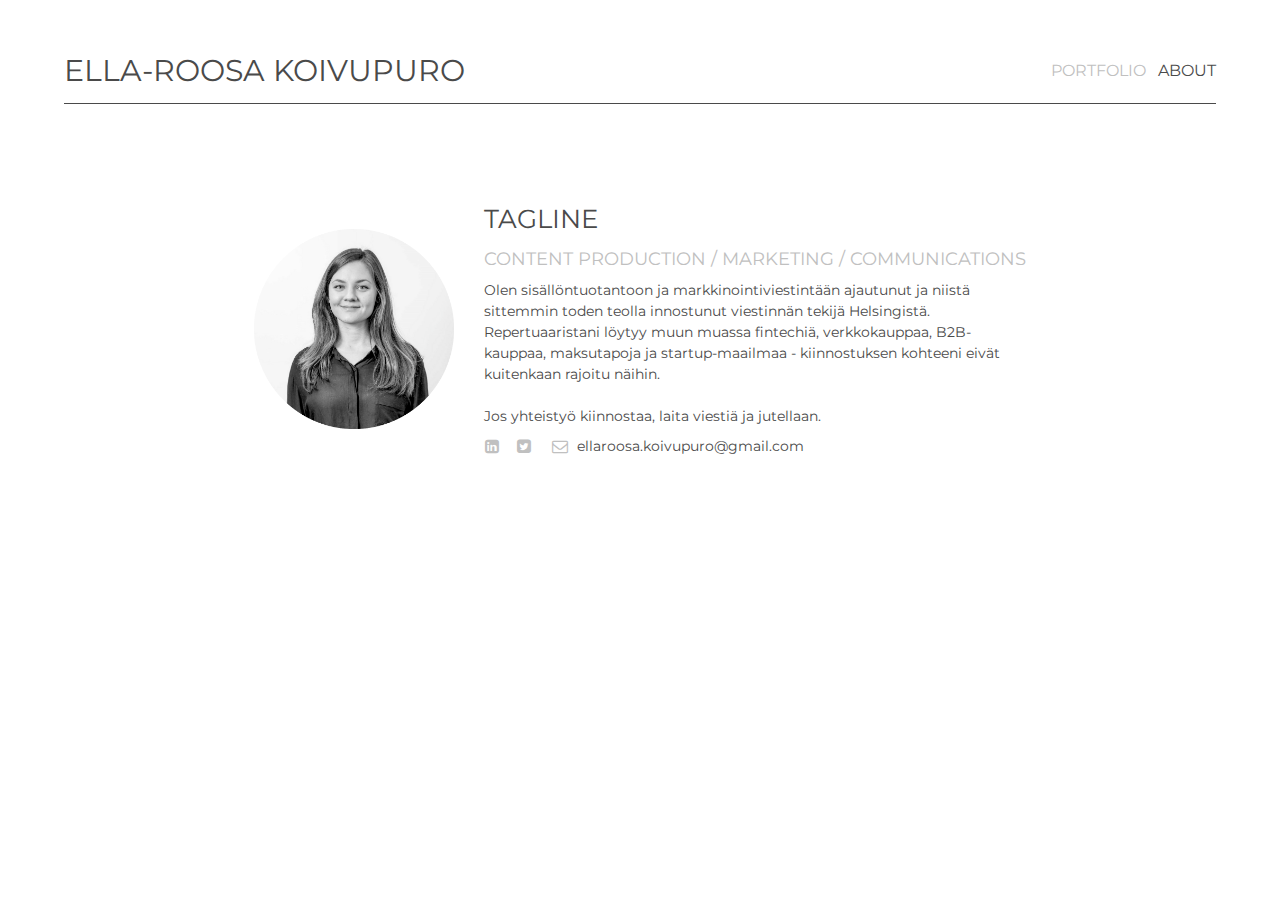
==== src/about.html @ 72b1385f "Little changes" ====
<!DOCTYPE html>
<html lang="en">

<head>
    <meta charset="utf-8">
    <title>Ella-Roosa Koivupuro</title>
    <link href="https://fonts.googleapis.com/css?family=Montserrat" rel="stylesheet">
    <link rel="stylesheet" href="https://maxcdn.bootstrapcdn.com/font-awesome/4.7.0/css/font-awesome.min.css">
    <link rel="stylesheet" href="css/bulma.css">
    <link rel="stylesheet" href="css/style.css">
    <link rel="stylesheet" href="css/font-awesome.css">
    <script src="js/analytics.js" type="text/javascript"></script>
</head>

<body>
    <section class="section">
        <div id="header-container" class="container">
            <nav class="level">
                <div class="level-left">
                    <div class="level-item">
                        <h1>Ella-Roosa Koivupuro</h1>
                    </div>
                </div>
                <div class="level-right">
                    <a class="level-item nav-portfolio" href="portfolio.html">Portfolio</a>
                    <a class="level-item nav-about" id="selected" href="about.html">About</a>
                </div>
            </nav>
        </div>
    </section>
    <section class="section" id="about-section-content">
        <div id="about-content">
            <div id="container-about">
                <div class="vertically-centered" id="about-image">
                    <img id="profile-pic" src="img/omakuva.png" alt="profiili">
                </div>
                <div class="vertically-centered" id="text-field">
                    <div id="introduction">
                            <h1 id="tagline">Tagline</h1>
                            <h2 id="intro-headline">CONTENT PRODUCTION / MARKETING / COMMUNICATIONS</h2>
                            <p id="intro-text">Olen sisällöntuotantoon ja markkinointiviestintään ajautunut ja niistä sittemmin toden teolla innostunut viestinnän tekijä Helsingistä. Repertuaaristani löytyy muun muassa fintechiä, verkkokauppaa, B2B-kauppaa, maksutapoja ja startup-maailmaa - kiinnostuksen kohteeni eivät kuitenkaan rajoitu näihin.<br><br>Jos yhteistyö kiinnostaa, laita viestiä ja jutellaan.</p>
                            <div class="level">
                                <div class="level-left">
                                    <a class="icon is-small level-item" href="https://www.linkedin.com/in/ellaroosakoivupuro/">
                                        <i class="fa fa-linkedin-square"></i>
                                    </a>
                                    <a class="icon level-item" href="https://twitter.com/ella_roosa">
                                        <i class="fa fa-twitter-square"></i>
                                    </a>
                                    <div class="level-item">
                                        <span class="icon">
                                            <i class="fa fa-envelope-o"></i>
                                        </span>
                                        <p id="address"></p>
                                    </div>
                                </div>
                            </div>
                    </div>
                </div>  
            </div>
        </div>
    </section>
    <script src="js/main.js" type="text/javascript"></script>
</body>

</html>
---- src/css/style.css ----
#header-container {
    border-bottom: 1px solid #4a4a4a;
    padding-bottom: 10px;
    text-transform: uppercase;
}

h1 {
    font-size: 30px;
}

#profile-pic {
    width: 200px;
}

body {
    font-family: Montserrat;
}

#tagline {
    font-size: 26px;
    text-transform: uppercase;
}

.icon {
    color: #c0c0c0;
}

#container-about {
    display: flex;
    flex-wrap: wrap;
}

.vertically-centered {
    display: flex;
    flex-direction: column;
    justify-content: center;
}

#about-image {
    margin-right: 30px;
}

#about-content {
    display: inline-block;
}

#about-section-content {
    text-align: center;
}

#text-field {
    text-align: left;
}

#introduction > h1, #introduction > h2, #introduction > p {
    margin-bottom: 7px;
}

.nav-portfolio, .nav-about {
    color: #c0c0c0;
}

.nav-portfolio:hover, .nav-about:hover {
    color: #4a4a4a;
}

#selected {
    color: #4a4a4a;
}

#address {
    margin-left: 5px;
    font-size: 14px;
}

.entry {
    text-align: center;
    padding: 30px 50px;
}

.entry-header {
    font-size: 20px;
    font-weight: bold;
    margin-bottom: 8px;
}

.entry-body {
    font-size: 12px;
    margin-bottom: 8px;
}

.entry-link {
    text-decoration: underline;
}

.entry-info {
    font-size: 12px;
    margin-bottom: 8px;
}

#entry-section {
    margin-top: -50px;
}

.entry-container {;
}

.entry-img {
    max-height: 250px;
}

#intro-text {
    font-size: 14px;
    max-width: 530px;
}

#intro-headline {
    color:  #c0c0c0;
    font-size: 18px;
}

#gradu {
    border: 1px solid black;
}
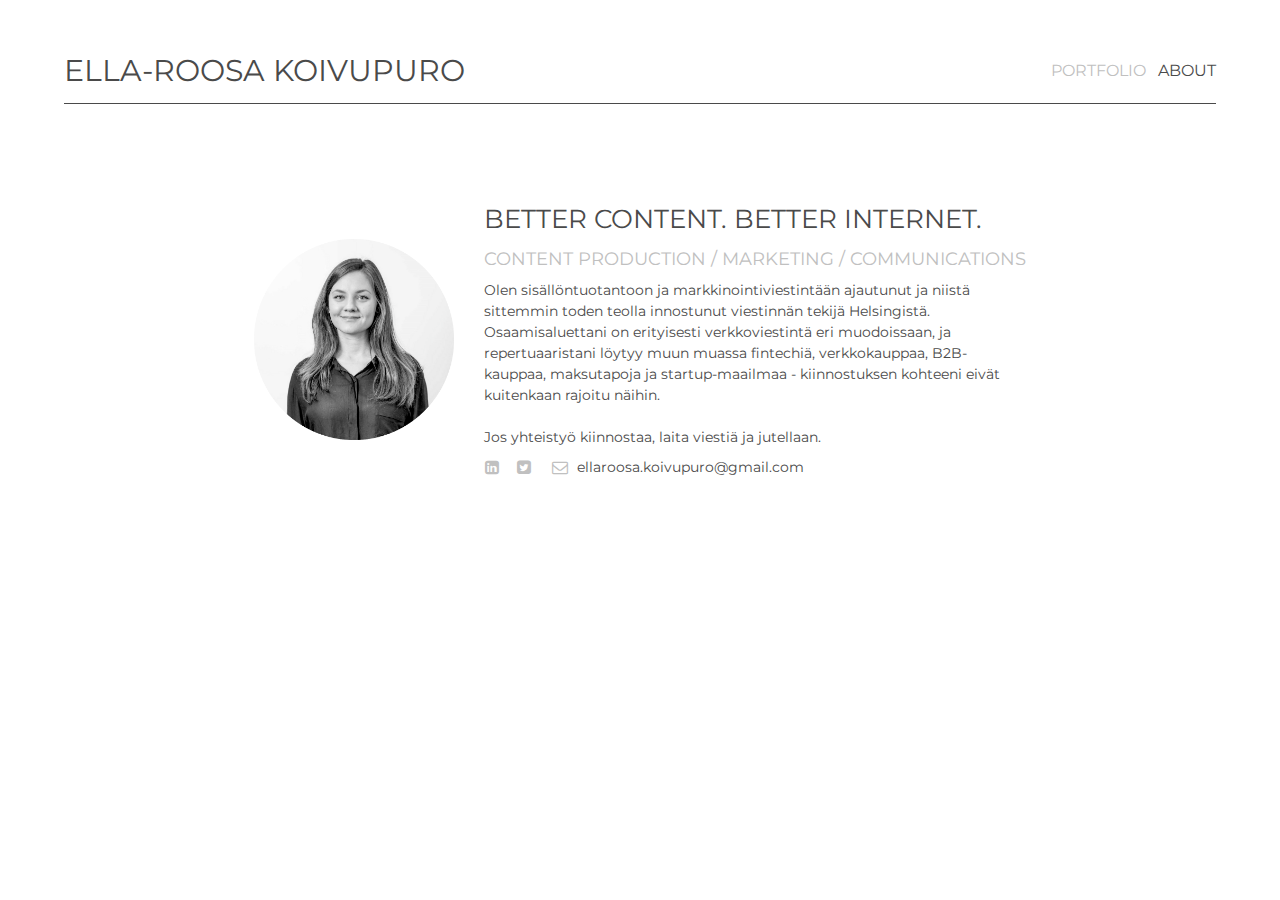
==== commit a47f0044: "second published version" ====
--- a/src/about.html
+++ b/src/about.html
@@ -36,15 +36,15 @@
                 </div>
                 <div class="vertically-centered" id="text-field">
                     <div id="introduction">
-                            <h1 id="tagline">Tagline</h1>
+                            <h1 id="tagline">Better content. Better Internet.</h1>
                             <h2 id="intro-headline">CONTENT PRODUCTION / MARKETING / COMMUNICATIONS</h2>
-                            <p id="intro-text">Olen sisällöntuotantoon ja markkinointiviestintään ajautunut ja niistä sittemmin toden teolla innostunut viestinnän tekijä Helsingistä. Repertuaaristani löytyy muun muassa fintechiä, verkkokauppaa, B2B-kauppaa, maksutapoja ja startup-maailmaa - kiinnostuksen kohteeni eivät kuitenkaan rajoitu näihin.<br><br>Jos yhteistyö kiinnostaa, laita viestiä ja jutellaan.</p>
+                            <p id="intro-text">Olen sisällöntuotantoon ja markkinointiviestintään ajautunut ja niistä sittemmin toden teolla innostunut viestinnän tekijä Helsingistä. Osaamisaluettani on erityisesti verkkoviestintä eri muodoissaan, ja repertuaaristani löytyy muun muassa fintechiä, verkkokauppaa, B2B-kauppaa, maksutapoja ja startup-maailmaa - kiinnostuksen kohteeni eivät kuitenkaan rajoitu näihin.<br><br>Jos yhteistyö kiinnostaa, laita viestiä ja jutellaan.</p>
                             <div class="level">
                                 <div class="level-left">
-                                    <a class="icon is-small level-item" href="https://www.linkedin.com/in/ellaroosakoivupuro/">
+                                    <a class="icon is-small level-item" href="https://www.linkedin.com/in/ellaroosakoivupuro/" target="blank">
                                         <i class="fa fa-linkedin-square"></i>
                                     </a>
-                                    <a class="icon level-item" href="https://twitter.com/ella_roosa">
+                                    <a class="icon level-item" href="https://twitter.com/ella_roosa" target="blank">
                                         <i class="fa fa-twitter-square"></i>
                                     </a>
                                     <div class="level-item">
--- a/src/css/style.css
+++ b/src/css/style.css
@@ -7,6 +7,7 @@
 h1 {
     font-size: 30px;
 }
+
 
 #profile-pic {
     width: 200px;
@@ -78,6 +79,31 @@
     padding: 30px 50px;
 }
 
+.entry-img-container {
+    display: block;
+    margin-bottom: 8px;
+}
+
+.entry-img-container img {
+    display: block;
+    max-height: 250px;
+    margin: 0 auto;
+}
+
+.entry-img-container > div {
+    overflow: hidden;
+
+}
+
+.entry-img-container img:hover {
+    /* transform: scale(1.1,1.1);
+    transition: all .5s;
+    transition-property: all;
+    transition-duration: 0.5s;
+    transition-timing-function: initial;
+    transition-delay: initial; */
+}
+
 .entry-header {
     font-size: 20px;
     font-weight: bold;
@@ -89,24 +115,17 @@
     margin-bottom: 8px;
 }
 
-.entry-link {
-    text-decoration: underline;
-}
-
 .entry-info {
     font-size: 12px;
     margin-bottom: 8px;
 }
 
+.entry-link {
+    text-decoration: underline;
+}
+
 #entry-section {
     margin-top: -50px;
-}
-
-.entry-container {;
-}
-
-.entry-img {
-    max-height: 250px;
 }
 
 #intro-text {
@@ -119,6 +138,6 @@
     font-size: 18px;
 }
 
-#gradu {
-    border: 1px solid black;
-}+#gradu, #uutiskirje {
+    border: 1px solid #4a4a4a;;
+}
